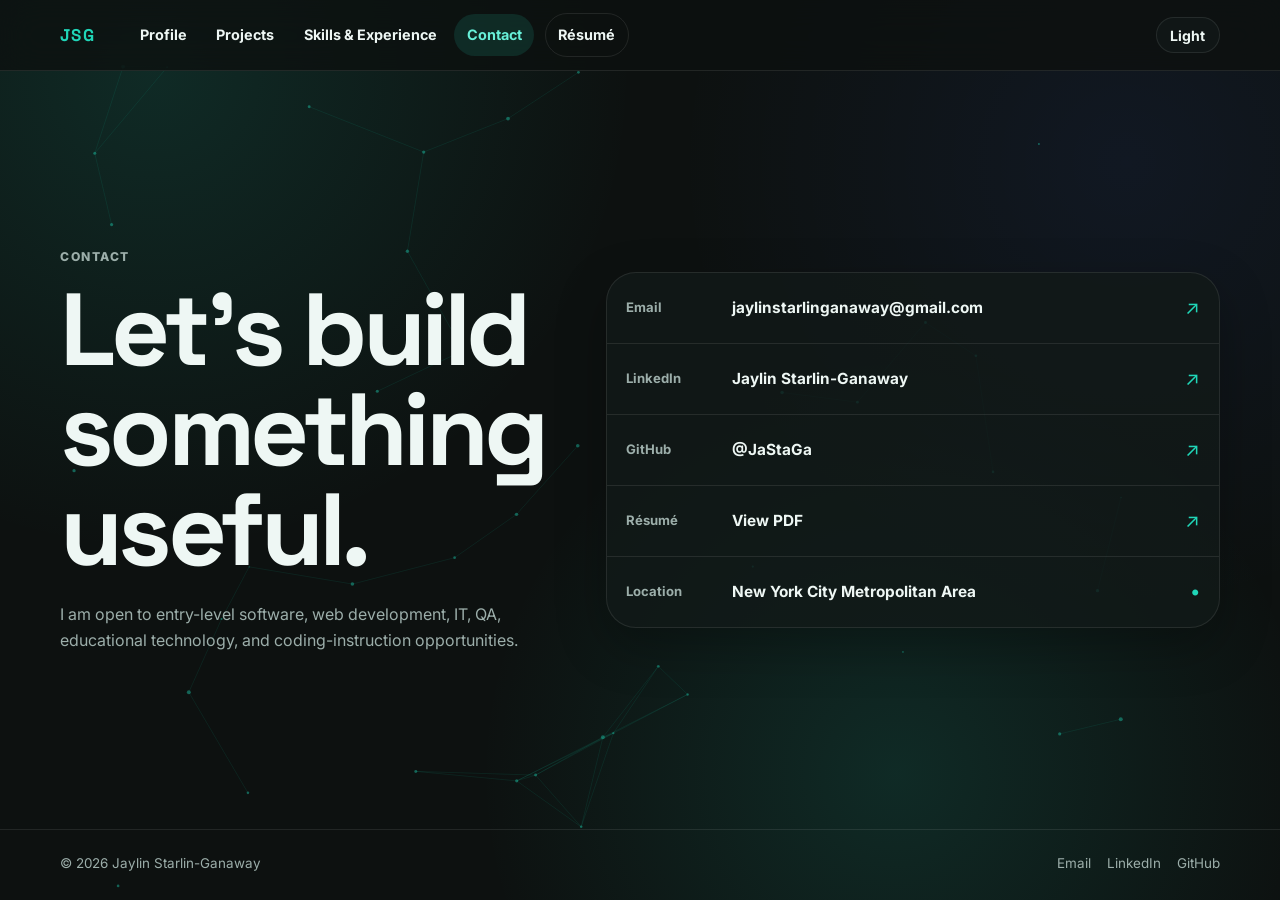
==== contact.html @ e6e6d68a "major update - sections/pages" ====
<!DOCTYPE html>
<html lang="en">
<head>
    <title>Contact | Jaylin Starlin-Ganaway</title>

    <meta charset="UTF-8">
    <meta name="viewport" content="width=device-width, initial-scale=1">
    <meta name="description" content="Portfolio of Jaylin Starlin-Ganaway, a Boston University Computer Science graduate building practical web applications and technology-focused projects.">
    <link rel="icon" href="img/favicon.png">
    <link rel="preconnect" href="https://fonts.googleapis.com">
    <link rel="preconnect" href="https://fonts.gstatic.com" crossorigin>
    <link href="https://fonts.googleapis.com/css2?family=Inter:wght@400;500;600;700;800&family=Space+Grotesk:wght@600;700&display=swap" rel="stylesheet">
    <link rel="stylesheet" href="css/style.css">

</head>
<body class="dark" data-page="contact">
    <canvas id="bg" aria-hidden="true"></canvas>

    <header class="site-header">
        <nav class="container nav" aria-label="Primary navigation">
            <a href="index.html" class="brand" aria-label="Jaylin Starlin-Ganaway home">JSG</a>

            <button class="nav-toggle" id="nav-toggle" type="button"
                aria-expanded="false" aria-controls="site-menu">
                <span>Menu</span>
                <span class="hamburger" aria-hidden="true"></span>
            </button>

            <div class="nav-menu" id="site-menu">
                <a href="index.html" data-nav="profile">Profile</a>
                <a href="projects.html" data-nav="projects">Projects</a>
                <a href="skills-experience.html" data-nav="background">Skills &amp; Experience</a>
                <a href="contact.html" data-nav="contact">Contact</a>
                <a class="resume-nav" href="RESUME-JUNE-26-1.pdf" target="_blank" rel="noopener">Résumé</a>
            </div>

            <button id="toggle-dark" class="theme-toggle" type="button" aria-pressed="true">
                Light
            </button>
        </nav>
    </header>

    <main>
        <section class="contact-page">
            <div class="container contact-layout">
                <div class="contact-copy reveal">
                    <p class="eyebrow">Contact</p>
                    <h1>Let’s build<br>something useful.</h1>
                    <p>
                        I am open to entry-level software, web development, IT, QA, educational
                        technology, and coding-instruction opportunities.
                    </p>
                </div>

                <div class="contact-panel reveal">
                    <a href="mailto:jaylinstarlinganaway@gmail.com" class="contact-row">
                        <span>Email</span>
                        <strong>jaylinstarlinganaway@gmail.com</strong>
                        <i aria-hidden="true">↗</i>
                    </a>

                    <a href="https://www.linkedin.com/in/jaylinstarlin-ganaway/" target="_blank" rel="noopener" class="contact-row">
                        <span>LinkedIn</span>
                        <strong>Jaylin Starlin-Ganaway</strong>
                        <i aria-hidden="true">↗</i>
                    </a>

                    <a href="https://github.com/JaStaGa" target="_blank" rel="noopener" class="contact-row">
                        <span>GitHub</span>
                        <strong>@JaStaGa</strong>
                        <i aria-hidden="true">↗</i>
                    </a>

                    <a href="RESUME-JUNE-26-1.pdf" target="_blank" rel="noopener" class="contact-row">
                        <span>Résumé</span>
                        <strong>View PDF</strong>
                        <i aria-hidden="true">↗</i>
                    </a>

                    <div class="contact-row static">
                        <span>Location</span>
                        <strong>New York City Metropolitan Area</strong>
                        <i aria-hidden="true">•</i>
                    </div>
                </div>
            </div>
        </section>
    </main>

    <footer class="site-footer">
        <div class="container footer-row">
            <p>© <span id="year"></span> Jaylin Starlin-Ganaway</p>
            <div>
                <a href="mailto:jaylinstarlinganaway@gmail.com">Email</a>
                <a href="https://www.linkedin.com/in/jaylinstarlin-ganaway/" target="_blank" rel="noopener">LinkedIn</a>
                <a href="https://github.com/JaStaGa" target="_blank" rel="noopener">GitHub</a>
            </div>
        </div>
    </footer>
    <script src="js/main.js"></script>

</body>
</html>
---- css/style.css ----
* {
  margin: 0;
  padding: 0;
  box-sizing: border-box;
}

:root {
  --bg: #f4fbf9;
  --bg-soft: #e7f6f2;
  --text: #14211f;
  --muted: #60716d;
  --panel: rgba(255, 255, 255, 0.84);
  --panel-solid: #ffffff;
  --card: rgba(255, 255, 255, 0.92);
  --border: rgba(20, 33, 31, 0.12);
  --brand: #12c7a6;
  --brand-strong: #0f8d78;
  --brand-soft: rgba(18, 199, 166, 0.14);
  --link: #0f8d78;
  --dot: rgba(15, 141, 120, 0.68);
  --shadow: 0 24px 80px rgba(19, 55, 50, 0.14);
  --shadow-soft: 0 16px 42px rgba(19, 55, 50, 0.10);
}

body.dark {
  --bg: #0d1110;
  --bg-soft: #101a18;
  --text: #eef7f4;
  --muted: #9caeaa;
  --panel: rgba(18, 25, 24, 0.80);
  --panel-solid: #121918;
  --card: rgba(24, 31, 30, 0.90);
  --border: rgba(255, 255, 255, 0.09);
  --brand: #20d6b8;
  --brand-strong: #68f0d9;
  --brand-soft: rgba(32, 214, 184, 0.13);
  --link: #68f0d9;
  --dot: rgba(32, 214, 184, 0.65);
  --shadow: 0 30px 90px rgba(0, 0, 0, 0.35);
  --shadow-soft: 0 18px 50px rgba(0, 0, 0, 0.28);
}

html {
  scroll-behavior: smooth;
}

body {
  min-height: 100vh;
  font-family: "Inter", system-ui, -apple-system, BlinkMacSystemFont, "Segoe UI", sans-serif;
  color: var(--text);
  line-height: 1.65;
  background:
    radial-gradient(circle at 12% 8%, var(--brand-soft), transparent 30rem),
    radial-gradient(circle at 88% 18%, rgba(64, 107, 255, 0.08), transparent 28rem),
    radial-gradient(circle at 70% 86%, var(--brand-soft), transparent 26rem),
    var(--bg);
}

body.dark { color-scheme: dark; }
body:not(.dark) { color-scheme: light; }

a { color: var(--link); }
button, a { -webkit-tap-highlight-color: transparent; }

button:focus-visible,
a:focus-visible,
summary:focus-visible {
  outline: 2px solid var(--brand);
  outline-offset: 3px;
}

#bg {
  position: fixed;
  inset: 0;
  z-index: 0;
  pointer-events: none;
  opacity: 0.82;
}

.container {
  position: relative;
  z-index: 1;
  width: min(1160px, calc(100% - 2rem));
  margin-inline: auto;
}

.site-header {
  position: sticky;
  top: 0;
  z-index: 30;
  border-bottom: 1px solid var(--border);
  background: rgba(13, 17, 16, 0.80);
  backdrop-filter: blur(18px);
  -webkit-backdrop-filter: blur(18px);
}

body:not(.dark) .site-header {
  background: rgba(244, 251, 249, 0.82);
}

.nav {
  min-height: 70px;
  display: flex;
  align-items: center;
  gap: 0.8rem;
}

.brand {
  flex: 0 0 auto;
  color: var(--brand);
  text-decoration: none;
  font: 700 1.06rem "Space Grotesk", sans-serif;
  letter-spacing: 0.08em;
}

.nav-menu {
  display: flex;
  align-items: center;
  gap: 0.3rem;
  margin-left: 1.2rem;
}

.nav-menu a {
  position: relative;
  color: var(--text);
  text-decoration: none;
  border-radius: 999px;
  padding: 0.58rem 0.78rem;
  font-size: 0.9rem;
  font-weight: 700;
  white-space: nowrap;
}

.nav-menu a:hover,
.nav-menu a.active {
  background: var(--brand-soft);
  color: var(--brand-strong);
}

.nav-menu .resume-nav {
  border: 1px solid var(--border);
  margin-left: 0.35rem;
}

.nav-toggle,
.theme-toggle {
  border: 1px solid var(--border);
  background: var(--panel);
  color: var(--text);
  border-radius: 999px;
  font: 700 0.88rem "Inter", sans-serif;
  cursor: pointer;
}

.nav-toggle {
  display: none;
  align-items: center;
  gap: 0.55rem;
  padding: 0.55rem 0.8rem;
  margin-left: auto;
}

.theme-toggle {
  margin-left: auto;
  padding: 0.55rem 0.86rem;
}

.hamburger,
.hamburger::before,
.hamburger::after {
  width: 1rem;
  height: 2px;
  display: block;
  background: currentColor;
  border-radius: 999px;
  content: "";
}

.hamburger { position: relative; }
.hamburger::before,
.hamburger::after { position: absolute; left: 0; }
.hamburger::before { top: -5px; }
.hamburger::after { top: 5px; }

.page-hero {
  padding: clamp(5rem, 10vw, 9rem) 0 clamp(4rem, 8vw, 7rem);
}

.profile-layout {
  min-height: 620px;
  display: grid;
  grid-template-columns: minmax(0, 1.28fr) minmax(320px, 0.72fr);
  gap: 4rem;
  align-items: center;
}

.eyebrow,
.section-kicker,
.project-type,
.dashboard-label {
  color: var(--brand);
  font-size: 0.76rem;
  font-weight: 800;
  letter-spacing: 0.13em;
  text-transform: uppercase;
}

h1,
h2,
h3 {
  font-family: "Space Grotesk", sans-serif;
}

h1,
h2 {
  line-height: 0.98;
  letter-spacing: -0.045em;
}

.profile-intro h1,
.page-title h1,
.contact-copy h1 {
  margin-top: 0.8rem;
  font-size: clamp(3.3rem, 8vw, 6.8rem);
}

.hero-title-line {
  margin-top: 1.25rem;
  color: var(--muted);
  font-size: clamp(1.05rem, 2vw, 1.35rem);
  font-weight: 700;
}

.hero-summary {
  max-width: 720px;
  margin-top: 1.15rem;
  font-size: 1.08rem;
}

.cta-row,
.project-actions {
  display: flex;
  flex-wrap: wrap;
  align-items: center;
  gap: 0.9rem;
  margin-top: 1.7rem;
}

.btn {
  min-height: 46px;
  display: inline-flex;
  align-items: center;
  justify-content: center;
  padding: 0.72rem 1.05rem;
  border-radius: 999px;
  text-decoration: none;
  font-weight: 800;
  transition: transform 0.2s ease, box-shadow 0.2s ease;
}

.btn:hover { transform: translateY(-2px); }

.btn.primary {
  background: var(--brand);
  color: #06231f;
  box-shadow: 0 15px 38px rgba(32, 214, 184, 0.20);
}

.btn.secondary {
  border: 1px solid var(--border);
  background: var(--panel);
  color: var(--text);
}

.profile-dashboard,
.statement-card,
.objective-card,
.next-page-card,
.education-feature,
.course-card,
.experience-item,
.browser-frame,
.list-project,
.contact-panel {
  border: 1px solid var(--border);
  background: var(--panel);
  box-shadow: var(--shadow-soft);
}

.profile-dashboard {
  border-radius: 30px;
  padding: 1.25rem;
  background:
    linear-gradient(145deg, var(--panel), rgba(32, 214, 184, 0.08)),
    var(--panel-solid);
}

.dashboard-header {
  display: flex;
  align-items: center;
  gap: 0.6rem;
  padding: 0.85rem 0.95rem;
  border: 1px solid var(--border);
  border-radius: 18px;
  font-size: 0.9rem;
  font-weight: 700;
}

.status-dot {
  width: 0.62rem;
  height: 0.62rem;
  display: inline-block;
  border-radius: 50%;
  background: var(--brand);
  box-shadow: 0 0 0 6px var(--brand-soft);
}

.dashboard-block {
  margin-top: 0.9rem;
  padding: 1rem;
  border-radius: 20px;
  background: var(--brand-soft);
}

.dashboard-block p:last-child { margin-top: 0.38rem; }

.dashboard-grid {
  display: grid;
  grid-template-columns: 1fr 1fr;
  gap: 0.75rem;
  margin-top: 0.75rem;
}

.dashboard-grid div {
  min-height: 112px;
  display: flex;
  flex-direction: column;
  justify-content: flex-end;
  padding: 0.9rem;
  border: 1px solid var(--border);
  border-radius: 18px;
  background: rgba(255,255,255,0.025);
}

.dashboard-grid strong {
  color: var(--brand);
  font: 700 1.4rem "Space Grotesk", sans-serif;
}

.dashboard-grid span {
  color: var(--muted);
  font-size: 0.84rem;
}

.content-section {
  padding: 5.5rem 0;
}

.compact-top { padding-top: 1rem; }

.statement-grid {
  display: grid;
  grid-template-columns: 0.72fr 1.28fr;
  gap: 2rem;
  align-items: start;
}

.section-label h2,
.section-heading h2,
.objective-card h2,
.next-page-card h2,
.education-feature h2,
.project-copy h2 {
  margin-top: 0.5rem;
  font-size: clamp(2rem, 4vw, 3.6rem);
}

.statement-card {
  border-radius: 28px;
  padding: clamp(1.3rem, 3vw, 2rem);
}

.statement-card p + p { margin-top: 1rem; }
.lead { font-size: 1.18rem; font-weight: 600; }

.objective-card,
.next-page-card {
  border-radius: 30px;
  padding: clamp(1.4rem, 4vw, 2.4rem);
}

.objective-card {
  display: grid;
  grid-template-columns: 0.95fr 1.05fr;
  gap: 2.5rem;
  align-items: center;
}

.objective-card > p,
.next-page-card p,
.page-title > p,
.contact-copy > p {
  color: var(--muted);
}

.next-page-card {
  display: flex;
  align-items: center;
  justify-content: space-between;
  gap: 2rem;
  background:
    linear-gradient(130deg, rgba(32, 214, 184, 0.13), transparent 58%),
    var(--panel);
}

.next-page-card p { margin-top: 0.75rem; }

.arrow-link {
  flex: 0 0 auto;
  display: inline-flex;
  align-items: center;
  gap: 0.8rem;
  color: var(--text);
  text-decoration: none;
  font-size: 1.05rem;
  font-weight: 800;
}

.arrow-link span { color: var(--brand); font-size: 1.6rem; }

.page-title-section {
  padding: clamp(5rem, 9vw, 8rem) 0 3.5rem;
}

.page-title {
  max-width: 950px;
}

.page-title > p:last-child {
  max-width: 700px;
  margin-top: 1.25rem;
  font-size: 1.08rem;
}

.featured-project {
  display: grid;
  grid-template-columns: minmax(280px, 0.72fr) minmax(0, 1.28fr);
  gap: 2rem;
  align-items: center;
  padding: 3.5rem 0;
}

.featured-project + .featured-project {
  border-top: 1px solid var(--border);
}

.featured-project.reverse .project-copy { order: 2; }
.featured-project.reverse .browser-frame { order: 1; }

.project-copy {
  position: relative;
  z-index: 2;
}

.project-number {
  color: var(--brand-soft);
  font: 700 clamp(4rem, 8vw, 7rem) "Space Grotesk", sans-serif;
  line-height: 0.8;
  margin-bottom: -0.2rem;
}

.project-copy > p:not(.project-type) {
  margin-top: 1rem;
  color: var(--muted);
}

.tech-chips,
.course-meta {
  display: flex;
  flex-wrap: wrap;
  gap: 0.48rem;
  margin-top: 1.15rem;
}

.tech-chips span,
.course-meta span {
  padding: 0.42rem 0.65rem;
  border-radius: 999px;
  background: var(--brand-soft);
  color: var(--brand-strong);
  font-size: 0.8rem;
  font-weight: 800;
}

.text-link {
  color: var(--text);
  font-weight: 800;
  text-underline-offset: 0.3em;
}

.browser-frame {
  overflow: hidden;
  border-radius: 24px;
  background: var(--panel-solid);
}

.browser-toolbar {
  min-height: 45px;
  display: flex;
  align-items: center;
  gap: 0.42rem;
  padding: 0.65rem 0.85rem;
  border-bottom: 1px solid var(--border);
}

.browser-toolbar > span {
  width: 0.62rem;
  height: 0.62rem;
  border-radius: 50%;
  background: var(--border);
}

.browser-toolbar > span:first-child { background: #ff6b6b; }
.browser-toolbar > span:nth-child(2) { background: #ffd166; }
.browser-toolbar > span:nth-child(3) { background: #4dd599; }

.browser-toolbar p {
  flex: 1;
  overflow: hidden;
  margin-left: 0.45rem;
  color: var(--muted);
  font-size: 0.76rem;
  white-space: nowrap;
  text-overflow: ellipsis;
}

.browser-toolbar a {
  color: var(--text);
  text-decoration: none;
  font-weight: 800;
}

.browser-frame iframe {
  width: 100%;
  height: 510px;
  display: block;
  border: 0;
  background: #fff;
}

.preview-note {
  color: var(--muted);
  font-size: 0.88rem;
  text-align: center;
}

.section-heading {
  max-width: 760px;
  margin-bottom: 1.6rem;
}

.section-heading > p:last-child {
  margin-top: 0.8rem;
  color: var(--muted);
}

.project-list {
  border-top: 1px solid var(--border);
}

.list-project {
  display: grid;
  grid-template-columns: minmax(0, 1fr) auto auto;
  gap: 2rem;
  align-items: center;
  padding: 1.35rem 1rem;
  border-width: 0 0 1px 0;
  border-radius: 0;
  color: var(--text);
  text-decoration: none;
  box-shadow: none;
  transition: background 0.2s ease, padding 0.2s ease;
}

.list-project:hover {
  padding-inline: 1.25rem;
  background: var(--brand-soft);
}

.list-project h3 {
  margin-top: 0.12rem;
  font-size: 1.3rem;
}

.list-project p:not(.project-type),
.list-project > span {
  color: var(--muted);
  font-size: 0.9rem;
}

.list-project > strong {
  color: var(--brand);
  font-size: 1.4rem;
}

.education-feature {
  display: flex;
  justify-content: space-between;
  gap: 2rem;
  align-items: center;
  border-radius: 30px;
  padding: clamp(1.4rem, 4vw, 2.4rem);
}

.degree {
  margin-top: 0.95rem;
  font-size: 1.1rem;
  font-weight: 800;
}

.muted { color: var(--muted); }

.education-mark {
  flex: 0 0 170px;
  aspect-ratio: 1;
  display: grid;
  place-content: center;
  border-radius: 50%;
  border: 1px solid rgba(32,214,184,0.28);
  background: var(--brand-soft);
  text-align: center;
}

.education-mark span {
  color: var(--brand);
  font: 700 3rem "Space Grotesk", sans-serif;
  line-height: 0.9;
}

.education-mark small {
  margin-top: 0.4rem;
  color: var(--muted);
  letter-spacing: 0.18em;
}

.course-grid {
  display: grid;
  grid-template-columns: repeat(2, minmax(0, 1fr));
  gap: 1rem;
}

.course-card {
  min-height: 265px;
  display: flex;
  flex-direction: column;
  border-radius: 24px;
  padding: 1.2rem;
}

.course-card > p:first-child {
  color: var(--brand);
  font-size: 0.75rem;
  font-weight: 800;
  letter-spacing: 0.12em;
}

.course-card h3 {
  margin-top: 0.45rem;
  font-size: 1.35rem;
}

.course-description {
  margin-top: auto;
  padding-top: 1.15rem;
  color: var(--muted);
}

.course-card.placeholder {
  border-style: dashed;
  background: transparent;
}

.experience-timeline {
  position: relative;
  max-width: 940px;
  margin-left: auto;
  padding-left: 7rem;
}

.experience-timeline::before {
  content: "";
  position: absolute;
  top: 0;
  bottom: 0;
  left: 4.15rem;
  width: 1px;
  background: var(--border);
}

.timeline-year {
  position: relative;
  margin: 2rem 0 0.8rem;
}

.timeline-year:first-child { margin-top: 0; }

.timeline-year span {
  position: absolute;
  right: calc(100% + 2.35rem);
  top: 0;
  color: var(--brand);
  font: 700 1rem "Space Grotesk", sans-serif;
}

.timeline-year::before {
  content: "";
  position: absolute;
  left: -3.15rem;
  top: 0.46rem;
  width: 0.7rem;
  height: 0.7rem;
  border-radius: 50%;
  background: var(--brand);
  box-shadow: 0 0 0 7px var(--brand-soft);
}

.experience-item {
  margin-bottom: 0.85rem;
  border-radius: 22px;
  overflow: hidden;
}

.experience-item summary {
  list-style: none;
  display: grid;
  grid-template-columns: 120px minmax(0, 1fr) auto;
  gap: 1rem;
  align-items: center;
  padding: 1.1rem;
  cursor: pointer;
}

.experience-item summary::-webkit-details-marker { display: none; }

.experience-item summary strong {
  display: block;
  font: 700 1.08rem "Space Grotesk", sans-serif;
}

.experience-item summary small {
  display: block;
  margin-top: 0.14rem;
  color: var(--muted);
}

.experience-date {
  color: var(--muted);
  font-size: 0.84rem;
  font-weight: 800;
}

.experience-item summary i {
  color: var(--brand);
  font-style: normal;
  font-size: 1.4rem;
  transition: transform 0.2s ease;
}

.experience-item[open] summary i { transform: rotate(45deg); }

.experience-body {
  padding: 0 1.1rem 1.15rem calc(120px + 2.1rem);
  border-top: 1px solid var(--border);
}

.experience-body > p { margin-top: 1rem; }
.experience-body ul { margin: 0.7rem 0 0 1.15rem; }
.experience-body li + li { margin-top: 0.28rem; }

.contact-page {
  min-height: calc(100vh - 142px);
  display: grid;
  align-items: center;
  padding: clamp(4rem, 8vw, 8rem) 0;
}

.contact-layout {
  display: grid;
  grid-template-columns: minmax(0, 0.88fr) minmax(420px, 1.12fr);
  gap: 4rem;
  align-items: center;
}

.contact-copy > p:last-child {
  max-width: 580px;
  margin-top: 1.25rem;
}

.contact-panel {
  border-radius: 30px;
  overflow: hidden;
}

.contact-row {
  display: grid;
  grid-template-columns: 90px minmax(0, 1fr) auto;
  gap: 1rem;
  align-items: center;
  padding: 1.2rem;
  border-bottom: 1px solid var(--border);
  color: var(--text);
  text-decoration: none;
  transition: background 0.2s ease;
}

.contact-row:last-child { border-bottom: 0; }
.contact-row:not(.static):hover { background: var(--brand-soft); }

.contact-row span {
  color: var(--muted);
  font-size: 0.82rem;
  font-weight: 700;
}

.contact-row strong {
  overflow-wrap: anywhere;
  font-size: 0.96rem;
}

.contact-row i {
  color: var(--brand);
  font-style: normal;
  font-size: 1.2rem;
}

.site-footer {
  position: relative;
  z-index: 2;
  border-top: 1px solid var(--border);
  padding: 1.35rem 0;
  color: var(--muted);
  font-size: 0.84rem;
}

.footer-row {
  display: flex;
  justify-content: space-between;
  gap: 1rem;
}

.footer-row div {
  display: flex;
  gap: 1rem;
}

.footer-row a {
  color: var(--muted);
  text-decoration: none;
}

.footer-row a:hover { color: var(--brand); }

.reveal {
  opacity: 0;
  transform: translateY(22px);
  transition: opacity 0.65s ease, transform 0.65s ease;
}

.reveal.visible {
  opacity: 1;
  transform: translateY(0);
}

@media (max-width: 1020px) {
  .profile-layout,
  .statement-grid,
  .objective-card,
  .featured-project,
  .contact-layout {
    grid-template-columns: 1fr;
  }

  .profile-layout { min-height: 0; }
  .profile-dashboard { max-width: 620px; }

  .featured-project.reverse .project-copy,
  .featured-project.reverse .browser-frame { order: initial; }

  .browser-frame iframe { height: 460px; }

  .contact-panel { max-width: 760px; }
}

@media (max-width: 840px) {
  .nav-toggle { display: inline-flex; }

  .nav-menu {
    display: none;
    position: absolute;
    top: calc(100% + 0.55rem);
    left: 0.5rem;
    right: 0.5rem;
    margin: 0;
    padding: 0.65rem;
    flex-direction: column;
    align-items: stretch;
    border: 1px solid var(--border);
    border-radius: 20px;
    background: var(--panel-solid);
    box-shadow: var(--shadow);
  }

  .nav-menu.open { display: flex; }
  .nav-menu a { padding: 0.85rem 0.9rem; }
  .nav-menu .resume-nav { margin: 0; }

  .theme-toggle {
    margin-left: 0;
    padding: 0.5rem 0.72rem;
  }

  .course-grid { grid-template-columns: 1fr; }

  .list-project {
    grid-template-columns: minmax(0, 1fr) auto;
    gap: 1rem;
  }

  .list-project > span {
    grid-column: 1 / -1;
    grid-row: 2;
  }

  .list-project > strong {
    grid-column: 2;
    grid-row: 1;
  }
}

@media (max-width: 640px) {
  .container { width: min(100% - 1.1rem, 1160px); }
  .nav { min-height: 60px; }

  .page-hero { padding-top: 4.6rem; }
  .profile-intro h1,
  .page-title h1,
  .contact-copy h1 {
    font-size: clamp(2.8rem, 15vw, 4.6rem);
  }

  .content-section { padding: 4rem 0; }

  .cta-row,
  .project-actions {
    align-items: stretch;
  }

  .cta-row .btn,
  .project-actions .btn {
    width: 100%;
  }

  .dashboard-grid { grid-template-columns: 1fr 1fr; }

  .next-page-card,
  .education-feature,
  .footer-row {
    align-items: flex-start;
    flex-direction: column;
  }

  .education-mark {
    flex-basis: auto;
    width: 128px;
  }

  .browser-frame iframe { height: 390px; }

  .experience-timeline {
    padding-left: 0;
  }

  .experience-timeline::before,
  .timeline-year::before {
    display: none;
  }

  .timeline-year span {
    position: static;
    display: block;
  }

  .experience-item summary {
    grid-template-columns: 1fr auto;
  }

  .experience-date {
    grid-column: 1 / -1;
  }

  .experience-item summary i {
    grid-column: 2;
    grid-row: 2;
  }

  .experience-body {
    padding: 0 1rem 1rem;
  }

  .contact-row {
    grid-template-columns: 1fr auto;
  }

  .contact-row span {
    grid-column: 1 / -1;
  }

  .contact-row strong {
    grid-column: 1;
  }

  .contact-row i {
    grid-column: 2;
  }
}

@media (max-width: 420px) {
  .dashboard-grid { grid-template-columns: 1fr; }
  .browser-frame iframe { height: 330px; }
  .contact-row { padding: 1rem; }
}

@media (prefers-reduced-motion: reduce) {
  html { scroll-behavior: auto; }

  *,
  *::before,
  *::after {
    animation-duration: 0.01ms !important;
    animation-iteration-count: 1 !important;
    transition-duration: 0.01ms !important;
  }

  .reveal {
    opacity: 1;
    transform: none;
  }
}
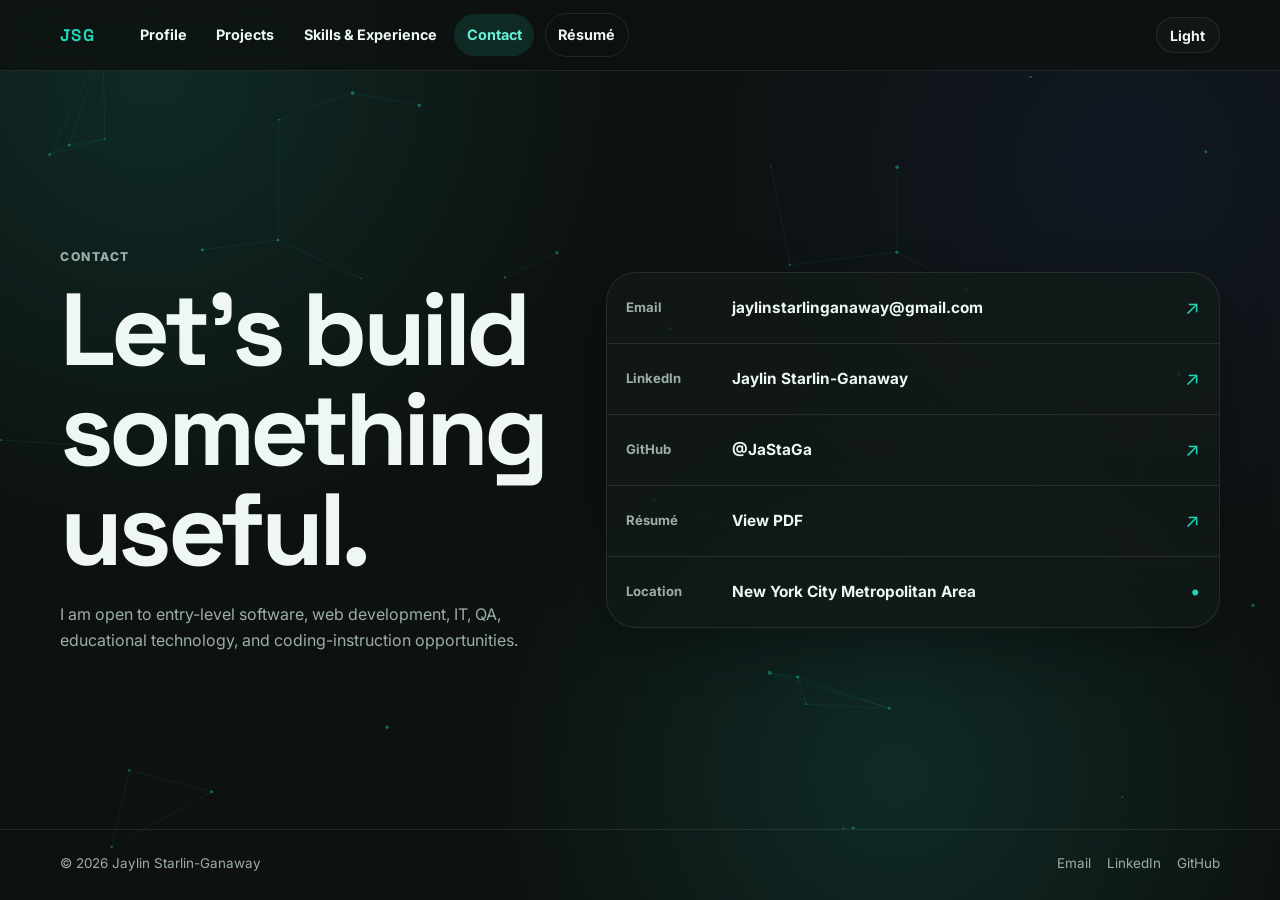
==== commit 5177c813: "Tailor portfolio for software engineering applications" ====
--- a/contact.html
+++ b/contact.html
@@ -31,7 +31,7 @@
                 <a href="projects.html" data-nav="projects">Projects</a>
                 <a href="skills-experience.html" data-nav="background">Skills &amp; Experience</a>
                 <a href="contact.html" data-nav="contact">Contact</a>
-                <a class="resume-nav" href="RESUME-JUNE-26-1.pdf" target="_blank" rel="noopener">Résumé</a>
+                <a class="resume-nav" href="Jaylin_Starlin-Ganaway_Next_Play_Resume.pdf" target="_blank" rel="noopener">Résumé</a>
             </div>
 
             <button id="toggle-dark" class="theme-toggle" type="button" aria-pressed="true">
@@ -71,7 +71,7 @@
                         <i aria-hidden="true">↗</i>
                     </a>
 
-                    <a href="RESUME-JUNE-26-1.pdf" target="_blank" rel="noopener" class="contact-row">
+                    <a href="Jaylin_Starlin-Ganaway_Next_Play_Resume.pdf" target="_blank" rel="noopener" class="contact-row">
                         <span>Résumé</span>
                         <strong>View PDF</strong>
                         <i aria-hidden="true">↗</i>
--- a/css/style.css
+++ b/css/style.css
@@ -56,11 +56,22 @@
     var(--bg);
 }
 
-body.dark { color-scheme: dark; }
-body:not(.dark) { color-scheme: light; }
-
-a { color: var(--link); }
-button, a { -webkit-tap-highlight-color: transparent; }
+body.dark {
+  color-scheme: dark;
+}
+
+body:not(.dark) {
+  color-scheme: light;
+}
+
+a {
+  color: var(--link);
+}
+
+button,
+a {
+  -webkit-tap-highlight-color: transparent;
+}
 
 button:focus-visible,
 a:focus-visible,
@@ -176,18 +187,30 @@
   content: "";
 }
 
-.hamburger { position: relative; }
+.hamburger {
+  position: relative;
+}
+
 .hamburger::before,
-.hamburger::after { position: absolute; left: 0; }
-.hamburger::before { top: -5px; }
-.hamburger::after { top: 5px; }
+.hamburger::after {
+  position: absolute;
+  left: 0;
+}
+
+.hamburger::before {
+  top: -5px;
+}
+
+.hamburger::after {
+  top: 5px;
+}
 
 .page-hero {
-  padding: clamp(5rem, 10vw, 9rem) 0 clamp(4rem, 8vw, 7rem);
+  padding: clamp(1.75rem, 3vw, 2.5rem) 0 clamp(4rem, 8vw, 7rem);
 }
 
 .profile-layout {
-  min-height: 620px;
+  min-height: auto;
   display: grid;
   grid-template-columns: minmax(0, 1.28fr) minmax(320px, 0.72fr);
   gap: 4rem;
@@ -258,7 +281,9 @@
   transition: transform 0.2s ease, box-shadow 0.2s ease;
 }
 
-.btn:hover { transform: translateY(-2px); }
+.btn:hover {
+  transform: translateY(-2px);
+}
 
 .btn.primary {
   background: var(--brand);
@@ -322,7 +347,9 @@
   background: var(--brand-soft);
 }
 
-.dashboard-block p:last-child { margin-top: 0.38rem; }
+.dashboard-block p:last-child {
+  margin-top: 0.38rem;
+}
 
 .dashboard-grid {
   display: grid;
@@ -339,7 +366,7 @@
   padding: 0.9rem;
   border: 1px solid var(--border);
   border-radius: 18px;
-  background: rgba(255,255,255,0.025);
+  background: rgba(255, 255, 255, 0.025);
 }
 
 .dashboard-grid strong {
@@ -356,7 +383,9 @@
   padding: 5.5rem 0;
 }
 
-.compact-top { padding-top: 1rem; }
+.compact-top {
+  padding-top: 1rem;
+}
 
 .statement-grid {
   display: grid;
@@ -380,8 +409,14 @@
   padding: clamp(1.3rem, 3vw, 2rem);
 }
 
-.statement-card p + p { margin-top: 1rem; }
-.lead { font-size: 1.18rem; font-weight: 600; }
+.statement-card p+p {
+  margin-top: 1rem;
+}
+
+.lead {
+  font-size: 1.18rem;
+  font-weight: 600;
+}
 
 .objective-card,
 .next-page-card {
@@ -396,10 +431,10 @@
   align-items: center;
 }
 
-.objective-card > p,
+.objective-card>p,
 .next-page-card p,
-.page-title > p,
-.contact-copy > p {
+.page-title>p,
+.contact-copy>p {
   color: var(--muted);
 }
 
@@ -413,7 +448,9 @@
     var(--panel);
 }
 
-.next-page-card p { margin-top: 0.75rem; }
+.next-page-card p {
+  margin-top: 0.75rem;
+}
 
 .arrow-link {
   flex: 0 0 auto;
@@ -426,7 +463,10 @@
   font-weight: 800;
 }
 
-.arrow-link span { color: var(--brand); font-size: 1.6rem; }
+.arrow-link span {
+  color: var(--brand);
+  font-size: 1.6rem;
+}
 
 .page-title-section {
   padding: clamp(5rem, 9vw, 8rem) 0 3.5rem;
@@ -436,7 +476,7 @@
   max-width: 950px;
 }
 
-.page-title > p:last-child {
+.page-title>p:last-child {
   max-width: 700px;
   margin-top: 1.25rem;
   font-size: 1.08rem;
@@ -450,12 +490,17 @@
   padding: 3.5rem 0;
 }
 
-.featured-project + .featured-project {
+.featured-project+.featured-project {
   border-top: 1px solid var(--border);
 }
 
-.featured-project.reverse .project-copy { order: 2; }
-.featured-project.reverse .browser-frame { order: 1; }
+.featured-project.reverse .project-copy {
+  order: 2;
+}
+
+.featured-project.reverse .browser-frame {
+  order: 1;
+}
 
 .project-copy {
   position: relative;
@@ -469,7 +514,7 @@
   margin-bottom: -0.2rem;
 }
 
-.project-copy > p:not(.project-type) {
+.project-copy>p:not(.project-type) {
   margin-top: 1rem;
   color: var(--muted);
 }
@@ -513,16 +558,24 @@
   border-bottom: 1px solid var(--border);
 }
 
-.browser-toolbar > span {
+.browser-toolbar>span {
   width: 0.62rem;
   height: 0.62rem;
   border-radius: 50%;
   background: var(--border);
 }
 
-.browser-toolbar > span:first-child { background: #ff6b6b; }
-.browser-toolbar > span:nth-child(2) { background: #ffd166; }
-.browser-toolbar > span:nth-child(3) { background: #4dd599; }
+.browser-toolbar>span:first-child {
+  background: #ff6b6b;
+}
+
+.browser-toolbar>span:nth-child(2) {
+  background: #ffd166;
+}
+
+.browser-toolbar>span:nth-child(3) {
+  background: #4dd599;
+}
 
 .browser-toolbar p {
   flex: 1;
@@ -559,7 +612,7 @@
   margin-bottom: 1.6rem;
 }
 
-.section-heading > p:last-child {
+.section-heading>p:last-child {
   margin-top: 0.8rem;
   color: var(--muted);
 }
@@ -593,12 +646,12 @@
 }
 
 .list-project p:not(.project-type),
-.list-project > span {
+.list-project>span {
   color: var(--muted);
   font-size: 0.9rem;
 }
 
-.list-project > strong {
+.list-project>strong {
   color: var(--brand);
   font-size: 1.4rem;
 }
@@ -618,7 +671,9 @@
   font-weight: 800;
 }
 
-.muted { color: var(--muted); }
+.muted {
+  color: var(--muted);
+}
 
 .education-mark {
   flex: 0 0 170px;
@@ -626,7 +681,7 @@
   display: grid;
   place-content: center;
   border-radius: 50%;
-  border: 1px solid rgba(32,214,184,0.28);
+  border: 1px solid rgba(32, 214, 184, 0.28);
   background: var(--brand-soft);
   text-align: center;
 }
@@ -643,139 +698,247 @@
   letter-spacing: 0.18em;
 }
 
-.course-grid {
-  display: grid;
-  grid-template-columns: repeat(2, minmax(0, 1fr));
+.timeline-key {
+  display: flex;
+  flex-wrap: wrap;
   gap: 1rem;
-}
-
-.course-card {
-  min-height: 265px;
-  display: flex;
-  flex-direction: column;
-  border-radius: 24px;
-  padding: 1.2rem;
-}
-
-.course-card > p:first-child {
-  color: var(--brand);
-  font-size: 0.75rem;
+  margin-bottom: 2.5rem;
+  color: var(--muted);
+  font-size: 0.86rem;
   font-weight: 800;
-  letter-spacing: 0.12em;
-}
-
-.course-card h3 {
-  margin-top: 0.45rem;
-  font-size: 1.35rem;
-}
-
-.course-description {
-  margin-top: auto;
-  padding-top: 1.15rem;
-  color: var(--muted);
-}
-
-.course-card.placeholder {
-  border-style: dashed;
-  background: transparent;
-}
-
-.experience-timeline {
+}
+
+.timeline-key span {
+  display: inline-flex;
+  align-items: center;
+  gap: 0.5rem;
+}
+
+.key-swatch {
+  width: 0.72rem;
+  height: 0.72rem;
+  display: inline-block;
+  border-radius: 50%;
+}
+
+.course-key {
+  background: var(--brand);
+}
+
+.work-key {
+  border: 2px solid var(--brand);
+  background: var(--panel-solid);
+}
+
+.dual-timeline {
   position: relative;
-  max-width: 940px;
-  margin-left: auto;
-  padding-left: 7rem;
-}
-
-.experience-timeline::before {
+  max-width: 1120px;
+  margin-inline: auto;
+}
+
+.dual-timeline::before {
   content: "";
   position: absolute;
-  top: 0;
-  bottom: 0;
-  left: 4.15rem;
+  top: 1.2rem;
+  bottom: 1.2rem;
+  left: 50%;
   width: 1px;
   background: var(--border);
-}
-
-.timeline-year {
+  transform: translateX(-0.5px);
+}
+
+.dual-year {
   position: relative;
-  margin: 2rem 0 0.8rem;
-}
-
-.timeline-year:first-child { margin-top: 0; }
-
-.timeline-year span {
-  position: absolute;
-  right: calc(100% + 2.35rem);
-  top: 0;
+  z-index: 3;
+  display: flex;
+  justify-content: center;
+  margin: 2.8rem 0 1rem;
+}
+
+.dual-year:first-child {
+  margin-top: 0;
+}
+
+.dual-year span {
+  min-width: 72px;
+  padding: 0.38rem 0.72rem;
+  border: 1px solid rgba(32, 214, 184, 0.34);
+  border-radius: 999px;
+  background: var(--panel-solid);
   color: var(--brand);
-  font: 700 1rem "Space Grotesk", sans-serif;
-}
-
-.timeline-year::before {
+  box-shadow: 0 0 0 8px var(--bg);
+  font: 700 0.94rem "Space Grotesk", sans-serif;
+  text-align: center;
+}
+
+.dual-row {
+  position: relative;
+  display: grid;
+  grid-template-columns: minmax(0, 1fr) 92px minmax(0, 1fr);
+  align-items: start;
+}
+
+.timeline-side {
+  position: relative;
+  display: grid;
+  gap: 0.85rem;
+  min-width: 0;
+}
+
+.timeline-left {
+  grid-column: 1;
+}
+
+.timeline-right {
+  grid-column: 3;
+}
+
+.timeline-left:not(.empty)::after,
+.timeline-right:not(.empty)::before {
   content: "";
   position: absolute;
-  left: -3.15rem;
-  top: 0.46rem;
-  width: 0.7rem;
-  height: 0.7rem;
+  top: 1.82rem;
+  width: 46px;
+  height: 1px;
+  background: var(--border);
+}
+
+.timeline-left:not(.empty)::after {
+  right: -46px;
+}
+
+.timeline-right:not(.empty)::before {
+  left: -46px;
+}
+
+.timeline-node {
+  position: relative;
+  z-index: 2;
+  grid-column: 2;
+  justify-self: center;
+  width: 0.78rem;
+  height: 0.78rem;
+  margin-top: 1.45rem;
   border-radius: 50%;
   background: var(--brand);
-  box-shadow: 0 0 0 7px var(--brand-soft);
-}
-
-.experience-item {
-  margin-bottom: 0.85rem;
+  box-shadow:
+    0 0 0 7px var(--brand-soft),
+    0 0 0 8px var(--panel-solid);
+}
+
+.timeline-entry {
+  overflow: hidden;
+  border: 1px solid var(--border);
   border-radius: 22px;
-  overflow: hidden;
-}
-
-.experience-item summary {
+  background: var(--panel);
+  box-shadow: var(--shadow-soft);
+}
+
+.course-entry {
+  border-right-color: rgba(32, 214, 184, 0.42);
+}
+
+.work-entry {
+  border-left-color: rgba(32, 214, 184, 0.42);
+}
+
+.timeline-entry summary {
   list-style: none;
   display: grid;
-  grid-template-columns: 120px minmax(0, 1fr) auto;
-  gap: 1rem;
-  align-items: center;
-  padding: 1.1rem;
+  grid-template-columns: minmax(0, 1fr) auto auto;
+  gap: 0.7rem;
+  align-items: center;
+  padding: 1.05rem;
   cursor: pointer;
 }
 
-.experience-item summary::-webkit-details-marker { display: none; }
-
-.experience-item summary strong {
+.timeline-entry summary::-webkit-details-marker {
+  display: none;
+}
+
+.entry-kicker {
   display: block;
-  font: 700 1.08rem "Space Grotesk", sans-serif;
-}
-
-.experience-item summary small {
+  margin-bottom: 0.25rem;
+  color: var(--brand);
+  font-size: 0.7rem;
+  font-weight: 800;
+  letter-spacing: 0.1em;
+  text-transform: uppercase;
+}
+
+.timeline-entry summary strong {
   display: block;
-  margin-top: 0.14rem;
-  color: var(--muted);
-}
-
-.experience-date {
-  color: var(--muted);
-  font-size: 0.84rem;
+  font: 700 1.03rem "Space Grotesk", sans-serif;
+  line-height: 1.25;
+}
+
+.timeline-entry summary small {
+  display: block;
+  margin-top: 0.25rem;
+  color: var(--muted);
+  line-height: 1.4;
+}
+
+.entry-grade {
+  min-width: 2.55rem;
+  padding: 0.3rem 0.5rem;
+  border-radius: 999px;
+  background: var(--brand-soft);
+  color: var(--brand-strong);
+  font-size: 0.78rem;
   font-weight: 800;
-}
-
-.experience-item summary i {
+  text-align: center;
+}
+
+.entry-grade.grade-high {
+  background: var(--brand);
+  color: #06231f;
+}
+
+.timeline-entry summary i {
   color: var(--brand);
   font-style: normal;
-  font-size: 1.4rem;
+  font-size: 1.35rem;
   transition: transform 0.2s ease;
 }
 
-.experience-item[open] summary i { transform: rotate(45deg); }
-
-.experience-body {
-  padding: 0 1.1rem 1.15rem calc(120px + 2.1rem);
+.timeline-entry[open] summary i {
+  transform: rotate(45deg);
+}
+
+.entry-body {
+  padding: 1rem 1.05rem 1.1rem;
   border-top: 1px solid var(--border);
-}
-
-.experience-body > p { margin-top: 1rem; }
-.experience-body ul { margin: 0.7rem 0 0 1.15rem; }
-.experience-body li + li { margin-top: 0.28rem; }
+  color: var(--text);
+}
+
+.entry-body>p {
+  color: var(--muted);
+}
+
+.entry-body ul {
+  margin: 0.7rem 0 0 1.1rem;
+}
+
+.entry-body li+li {
+  margin-top: 0.3rem;
+}
+
+.entry-tags {
+  display: flex;
+  flex-wrap: wrap;
+  gap: 0.45rem;
+  margin-top: 0.9rem;
+}
+
+.entry-tags span {
+  padding: 0.38rem 0.58rem;
+  border-radius: 999px;
+  background: var(--brand-soft);
+  color: var(--brand-strong);
+  font-size: 0.76rem;
+  font-weight: 800;
+}
 
 .contact-page {
   min-height: calc(100vh - 142px);
@@ -791,7 +954,7 @@
   align-items: center;
 }
 
-.contact-copy > p:last-child {
+.contact-copy>p:last-child {
   max-width: 580px;
   margin-top: 1.25rem;
 }
@@ -813,8 +976,13 @@
   transition: background 0.2s ease;
 }
 
-.contact-row:last-child { border-bottom: 0; }
-.contact-row:not(.static):hover { background: var(--brand-soft); }
+.contact-row:last-child {
+  border-bottom: 0;
+}
+
+.contact-row:not(.static):hover {
+  background: var(--brand-soft);
+}
 
 .contact-row span {
   color: var(--muted);
@@ -858,7 +1026,9 @@
   text-decoration: none;
 }
 
-.footer-row a:hover { color: var(--brand); }
+.footer-row a:hover {
+  color: var(--brand);
+}
 
 .reveal {
   opacity: 0;
@@ -872,6 +1042,7 @@
 }
 
 @media (max-width: 1020px) {
+
   .profile-layout,
   .statement-grid,
   .objective-card,
@@ -880,19 +1051,32 @@
     grid-template-columns: 1fr;
   }
 
-  .profile-layout { min-height: 0; }
-  .profile-dashboard { max-width: 620px; }
+  .profile-layout {
+    min-height: 0;
+  }
+
+  .profile-dashboard {
+    max-width: 620px;
+  }
 
   .featured-project.reverse .project-copy,
-  .featured-project.reverse .browser-frame { order: initial; }
-
-  .browser-frame iframe { height: 460px; }
-
-  .contact-panel { max-width: 760px; }
+  .featured-project.reverse .browser-frame {
+    order: initial;
+  }
+
+  .browser-frame iframe {
+    height: 460px;
+  }
+
+  .contact-panel {
+    max-width: 760px;
+  }
 }
 
 @media (max-width: 840px) {
-  .nav-toggle { display: inline-flex; }
+  .nav-toggle {
+    display: inline-flex;
+  }
 
   .nav-menu {
     display: none;
@@ -910,45 +1094,121 @@
     box-shadow: var(--shadow);
   }
 
-  .nav-menu.open { display: flex; }
-  .nav-menu a { padding: 0.85rem 0.9rem; }
-  .nav-menu .resume-nav { margin: 0; }
+  .nav-menu.open {
+    display: flex;
+  }
+
+  .nav-menu a {
+    padding: 0.85rem 0.9rem;
+  }
+
+  .nav-menu .resume-nav {
+    margin: 0;
+  }
 
   .theme-toggle {
     margin-left: 0;
     padding: 0.5rem 0.72rem;
   }
 
-  .course-grid { grid-template-columns: 1fr; }
 
   .list-project {
     grid-template-columns: minmax(0, 1fr) auto;
     gap: 1rem;
   }
 
-  .list-project > span {
+  .list-project>span {
     grid-column: 1 / -1;
     grid-row: 2;
   }
 
-  .list-project > strong {
+  .list-project>strong {
     grid-column: 2;
     grid-row: 1;
   }
 }
 
+
+@media (max-width: 900px) {
+  .dual-timeline::before {
+    left: 1.05rem;
+    transform: none;
+  }
+
+  .dual-year {
+    justify-content: flex-start;
+    padding-left: 2.7rem;
+  }
+
+  .dual-year span {
+    box-shadow: 0 0 0 7px var(--bg);
+  }
+
+  .dual-row {
+    grid-template-columns: 2.1rem minmax(0, 1fr);
+    row-gap: 0.85rem;
+  }
+
+  .timeline-left,
+  .timeline-right {
+    grid-column: 2;
+  }
+
+  .timeline-left {
+    grid-row: 1;
+  }
+
+  .timeline-right {
+    grid-row: 2;
+  }
+
+  .timeline-side.empty {
+    display: none;
+  }
+
+  .timeline-node {
+    grid-column: 1;
+    grid-row: 1 / span 2;
+    justify-self: center;
+  }
+
+  .timeline-left:not(.empty)::after,
+  .timeline-right:not(.empty)::before {
+    top: 1.82rem;
+    left: -1.05rem;
+    right: auto;
+    width: 1.05rem;
+  }
+
+  .work-entry,
+  .course-entry {
+    border-left-color: rgba(32, 214, 184, 0.42);
+    border-right-color: var(--border);
+  }
+}
+
 @media (max-width: 640px) {
-  .container { width: min(100% - 1.1rem, 1160px); }
-  .nav { min-height: 60px; }
-
-  .page-hero { padding-top: 4.6rem; }
+  .container {
+    width: min(100% - 1.1rem, 1160px);
+  }
+
+  .nav {
+    min-height: 60px;
+  }
+
+  .page-hero {
+    padding-top: 4.6rem;
+  }
+
   .profile-intro h1,
   .page-title h1,
   .contact-copy h1 {
     font-size: clamp(2.8rem, 15vw, 4.6rem);
   }
 
-  .content-section { padding: 4rem 0; }
+  .content-section {
+    padding: 4rem 0;
+  }
 
   .cta-row,
   .project-actions {
@@ -960,7 +1220,9 @@
     width: 100%;
   }
 
-  .dashboard-grid { grid-template-columns: 1fr 1fr; }
+  .dashboard-grid {
+    grid-template-columns: 1fr 1fr;
+  }
 
   .next-page-card,
   .education-feature,
@@ -974,37 +1236,24 @@
     width: 128px;
   }
 
-  .browser-frame iframe { height: 390px; }
-
-  .experience-timeline {
-    padding-left: 0;
-  }
-
-  .experience-timeline::before,
-  .timeline-year::before {
-    display: none;
-  }
-
-  .timeline-year span {
-    position: static;
-    display: block;
-  }
-
-  .experience-item summary {
-    grid-template-columns: 1fr auto;
-  }
-
-  .experience-date {
-    grid-column: 1 / -1;
-  }
-
-  .experience-item summary i {
+  .browser-frame iframe {
+    height: 390px;
+  }
+
+
+  .timeline-entry summary {
+    grid-template-columns: minmax(0, 1fr) auto;
+  }
+
+  .entry-grade {
+    grid-column: 1;
+    justify-self: start;
+    margin-top: 0.1rem;
+  }
+
+  .timeline-entry summary i {
     grid-column: 2;
-    grid-row: 2;
-  }
-
-  .experience-body {
-    padding: 0 1rem 1rem;
+    grid-row: 1 / span 2;
   }
 
   .contact-row {
@@ -1025,13 +1274,23 @@
 }
 
 @media (max-width: 420px) {
-  .dashboard-grid { grid-template-columns: 1fr; }
-  .browser-frame iframe { height: 330px; }
-  .contact-row { padding: 1rem; }
+  .dashboard-grid {
+    grid-template-columns: 1fr;
+  }
+
+  .browser-frame iframe {
+    height: 330px;
+  }
+
+  .contact-row {
+    padding: 1rem;
+  }
 }
 
 @media (prefers-reduced-motion: reduce) {
-  html { scroll-behavior: auto; }
+  html {
+    scroll-behavior: auto;
+  }
 
   *,
   *::before,
@@ -1045,4 +1304,4 @@
     opacity: 1;
     transform: none;
   }
-}
+}
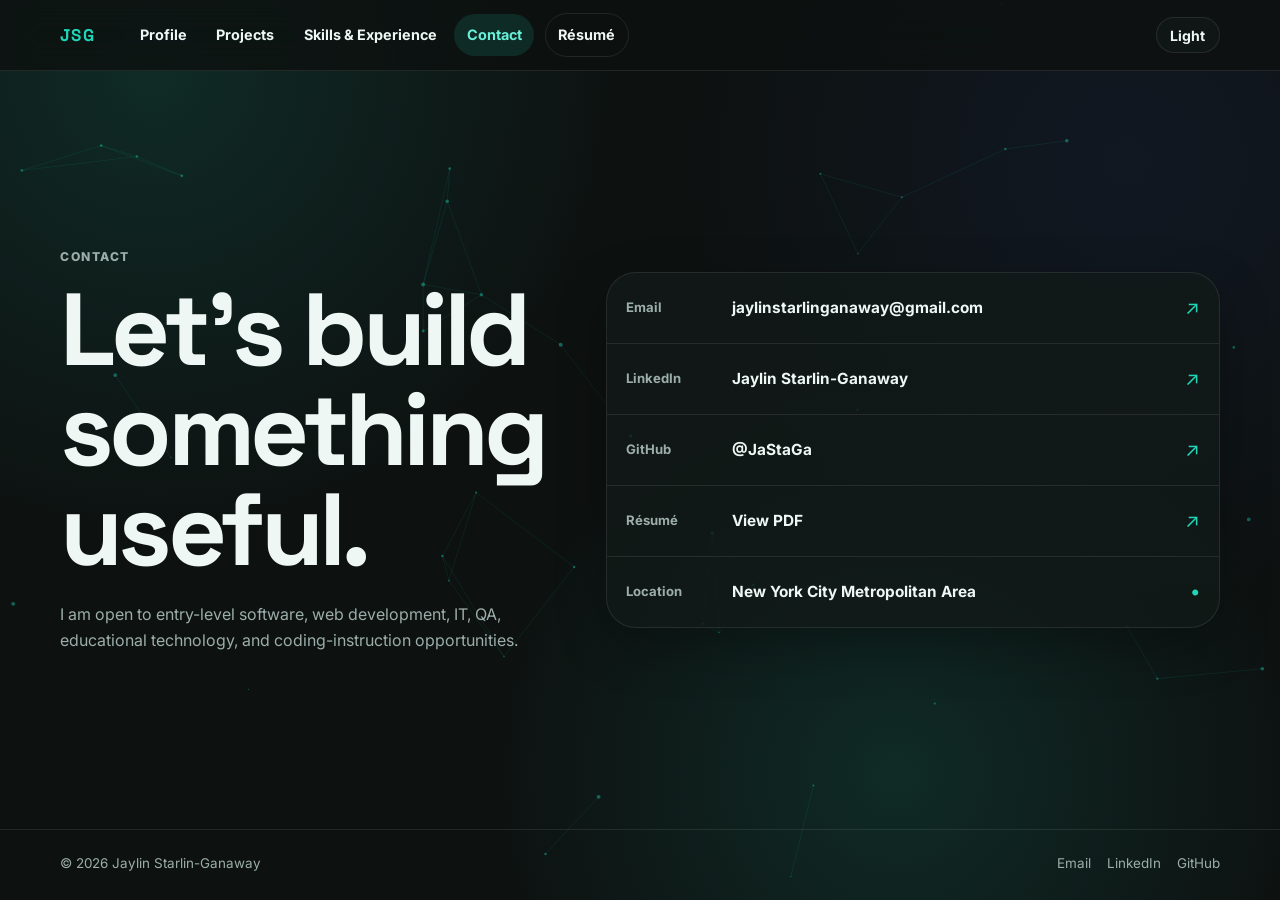
==== commit 15bf6d34: "Update portfolio resume" ====
--- a/contact.html
+++ b/contact.html
@@ -31,7 +31,7 @@
                 <a href="projects.html" data-nav="projects">Projects</a>
                 <a href="skills-experience.html" data-nav="background">Skills &amp; Experience</a>
                 <a href="contact.html" data-nav="contact">Contact</a>
-                <a class="resume-nav" href="Jaylin_Starlin-Ganaway_Next_Play_Resume.pdf" target="_blank" rel="noopener">Résumé</a>
+                <a class="resume-nav" href="resume-8-26.pdf" target="_blank" rel="noopener">Résumé</a>
             </div>
 
             <button id="toggle-dark" class="theme-toggle" type="button" aria-pressed="true">
@@ -71,7 +71,7 @@
                         <i aria-hidden="true">↗</i>
                     </a>
 
-                    <a href="Jaylin_Starlin-Ganaway_Next_Play_Resume.pdf" target="_blank" rel="noopener" class="contact-row">
+                    <a href="resume-8-26.pdf" target="_blank" rel="noopener" class="contact-row">
                         <span>Résumé</span>
                         <strong>View PDF</strong>
                         <i aria-hidden="true">↗</i>
